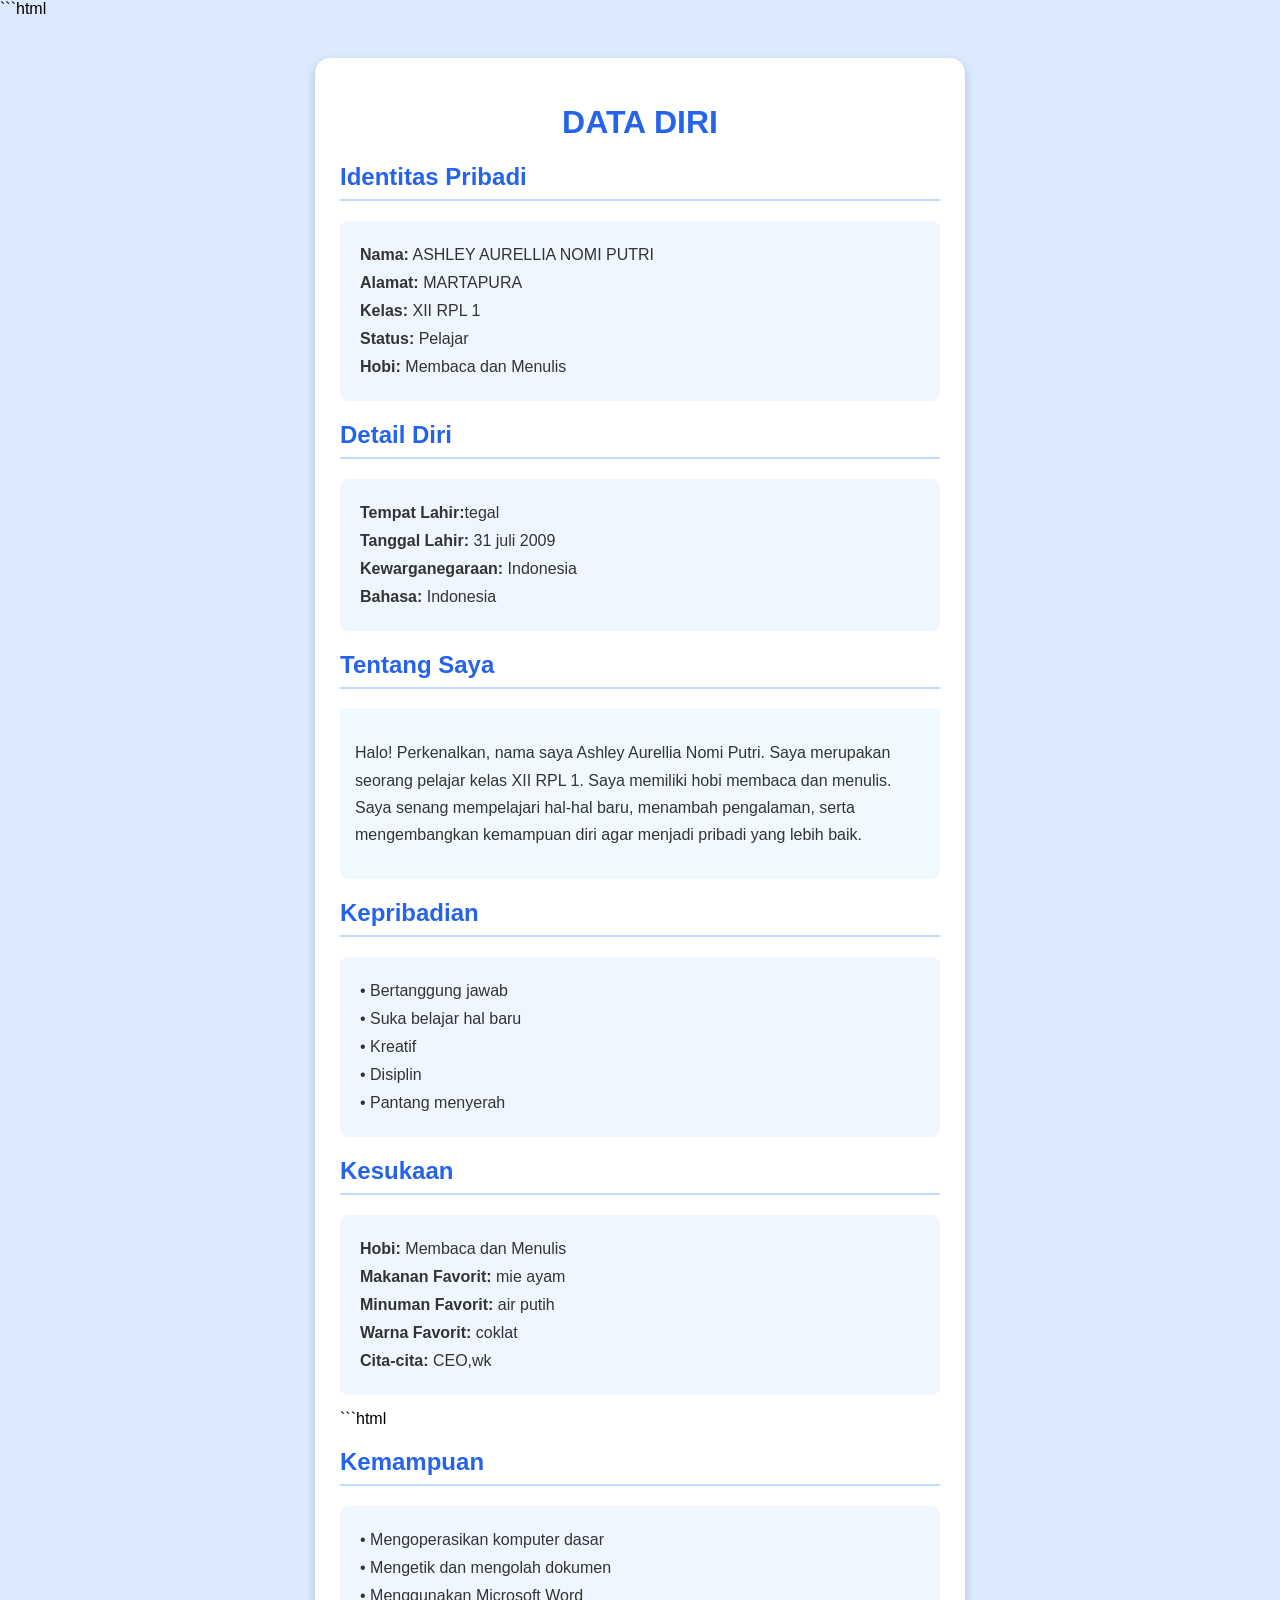
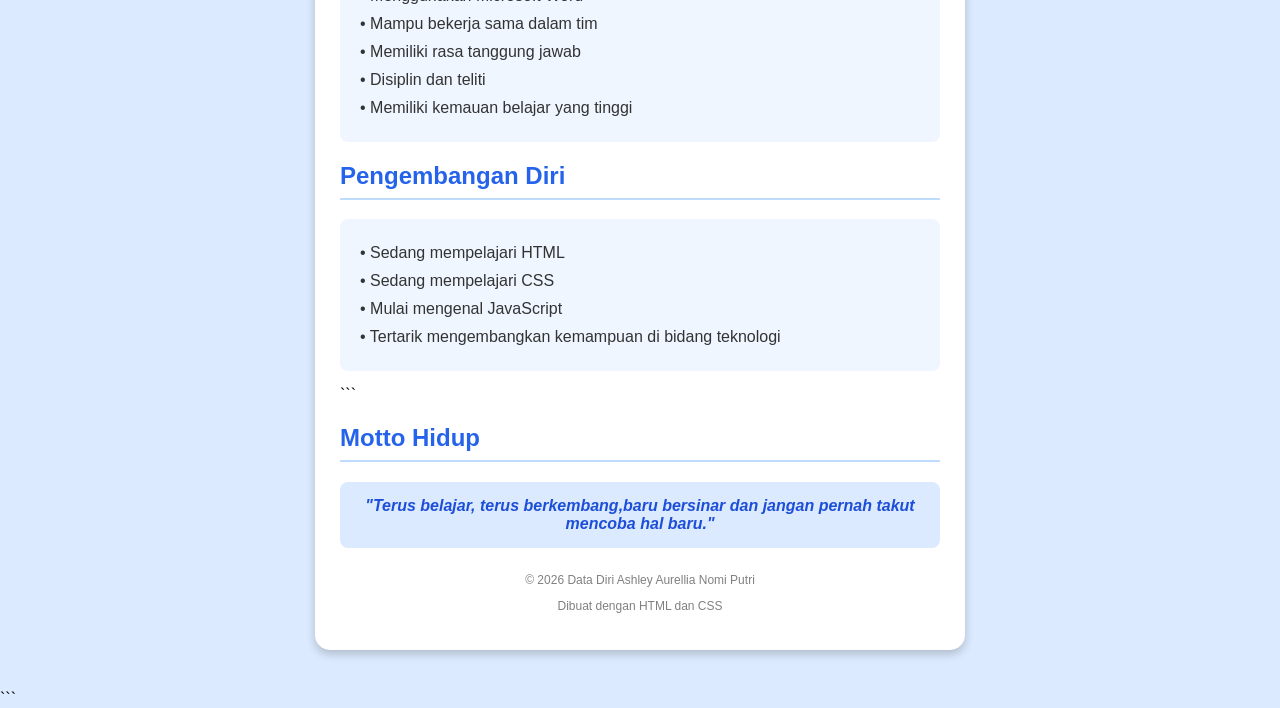
==== index.html @ 7ccaee7d "Rename datadiriashley.index.html to index.html" ====
```html
<!DOCTYPE html>
<html lang="id">
<head>
    <meta charset="UTF-8">
    <meta name="viewport" content="width=device-width, initial-scale=1.0">
    <title>Data Diri Ashley</title>

    <style>
        body {
            font-family: Arial, sans-serif;
            background-color: #dbeafe;
            margin: 0;
            padding: 0;
        }

        .container {
            width: 80%;
            max-width: 600px;
            margin: 40px auto;
            background-color: white;
            padding: 25px;
            border-radius: 15px;
            box-shadow: 0 4px 10px rgba(0,0,0,0.2);
        }

        h1 {
            text-align: center;
            color: #2563eb;
        }

        h2 {
            color: #2563eb;
            border-bottom: 2px solid #bfdbfe;
            padding-bottom: 8px;
        }

        .data {
            background-color: #eff6ff;
            padding: 15px;
            margin: 15px 0;
            border-radius: 8px;
        }

        .data p {
            margin: 10px 5px;
            color: #333;
        }

        .tentang {
            background-color: #f0f9ff;
            padding: 15px;
            border-radius: 8px;
            line-height: 1.7;
            color: #333;
        }

        .motto {
            background-color: #dbeafe;
            padding: 15px;
            border-radius: 8px;
            text-align: center;
            font-style: italic;
            color: #1d4ed8;
            font-weight: bold;
        }

        .footer {
            text-align: center;
            color: gray;
            margin-top: 25px;
            font-size: 12px;
        }

    </style>
</head>

<body>

    <div class="container">

        <h1>DATA DIRI</h1>

        <h2>Identitas Pribadi</h2>
        <div class="data">
            <p><b>Nama:</b> ASHLEY AURELLIA NOMI PUTRI</p>
            <p><b>Alamat:</b> MARTAPURA</p>
            <p><b>Kelas:</b> XII RPL 1</p>
            <p><b>Status:</b> Pelajar</p>
            <p><b>Hobi:</b> Membaca dan Menulis</p>
        </div>

        <h2>Detail Diri</h2>
        <div class="data">
            <p><b>Tempat Lahir:</b>tegal</p>
            <p><b>Tanggal Lahir:</b> 31 juli 2009</p>
            <p><b>Kewarganegaraan:</b> Indonesia</p>
            <p><b>Bahasa:</b> Indonesia</p>
        </div>

       

        <h2>Tentang Saya</h2>
        <div class="tentang">
            <p>
                Halo! Perkenalkan, nama saya Ashley Aurellia Nomi Putri.
                Saya merupakan seorang pelajar kelas XII RPL 1.
                Saya memiliki hobi membaca dan menulis.
                Saya senang mempelajari hal-hal baru, menambah pengalaman,
                serta mengembangkan kemampuan diri agar menjadi pribadi
                yang lebih baik.
            </p>
        </div>

        <h2>Kepribadian</h2>
        <div class="data">
            <p>• Bertanggung jawab</p>
            <p>• Suka belajar hal baru</p>
            <p>• Kreatif</p>
            <p>• Disiplin</p>
            <p>• Pantang menyerah</p>
        </div>

        <h2>Kesukaan</h2>
        <div class="data">
            <p><b>Hobi:</b> Membaca dan Menulis</p>
            <p><b>Makanan Favorit:</b> mie ayam</p>
            <p><b>Minuman Favorit:</b> air putih</p>
            <p><b>Warna Favorit:</b> coklat</p>
            <p><b>Cita-cita:</b> CEO,wk</p>
        </div>

       ```html
<h2>Kemampuan</h2>
<div class="data">
    <p>• Mengoperasikan komputer dasar</p>
    <p>• Mengetik dan mengolah dokumen</p>
    <p>• Menggunakan Microsoft Word</p>
    <p>• Mampu bekerja sama dalam tim</p>
    <p>• Memiliki rasa tanggung jawab</p>
    <p>• Disiplin dan teliti</p>
    <p>• Memiliki kemauan belajar yang tinggi</p>
</div>

<h2>Pengembangan Diri</h2>
<div class="data">
    <p>• Sedang mempelajari HTML</p>
    <p>• Sedang mempelajari CSS</p>
    <p>• Mulai mengenal JavaScript</p>
    <p>• Tertarik mengembangkan kemampuan di bidang teknologi</p>
</div>
```

        <h2>Motto Hidup</h2>
        <div class="motto">
            "Terus belajar, terus berkembang,baru bersinar 
            dan jangan pernah takut mencoba hal baru."
        </div>

        <div class="footer">
            <p>© 2026 Data Diri Ashley Aurellia Nomi Putri</p>
            <p>Dibuat dengan HTML dan CSS</p>
        </div>

    </div>

</body>
</html>
```
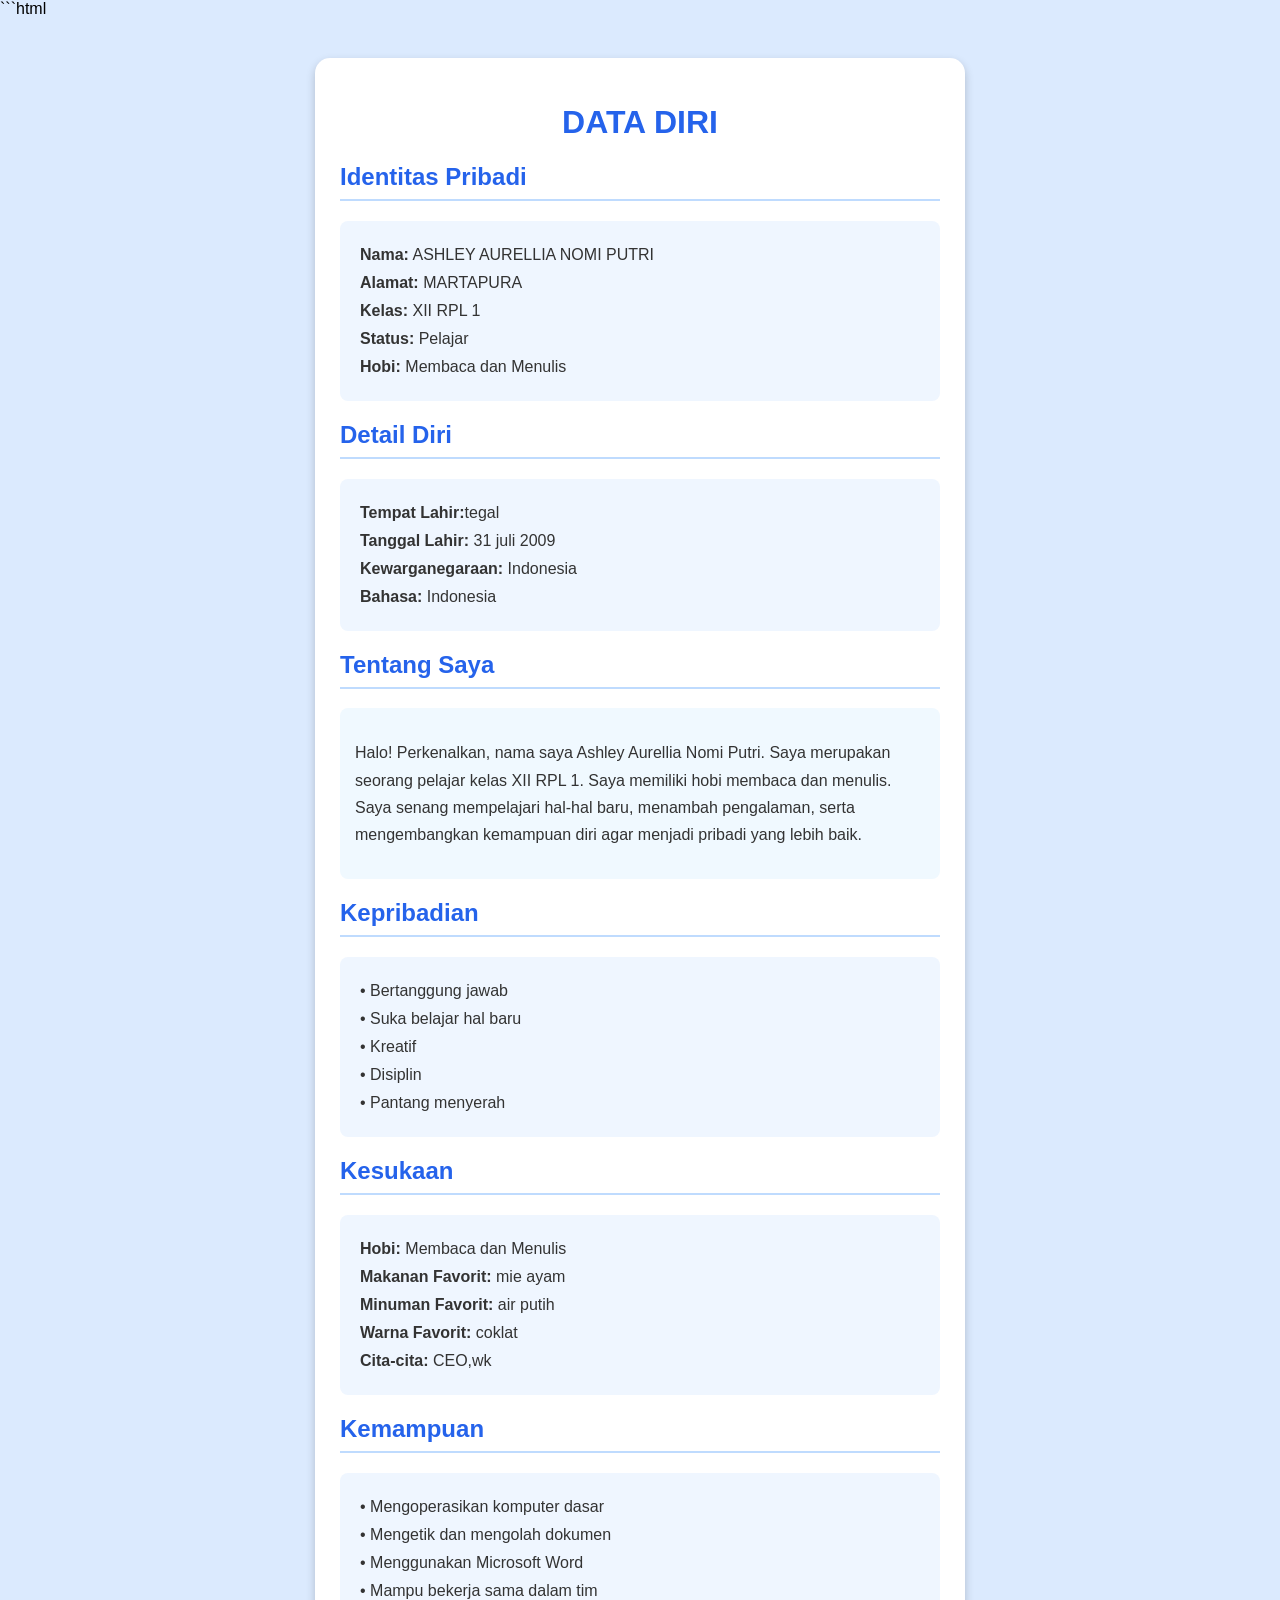
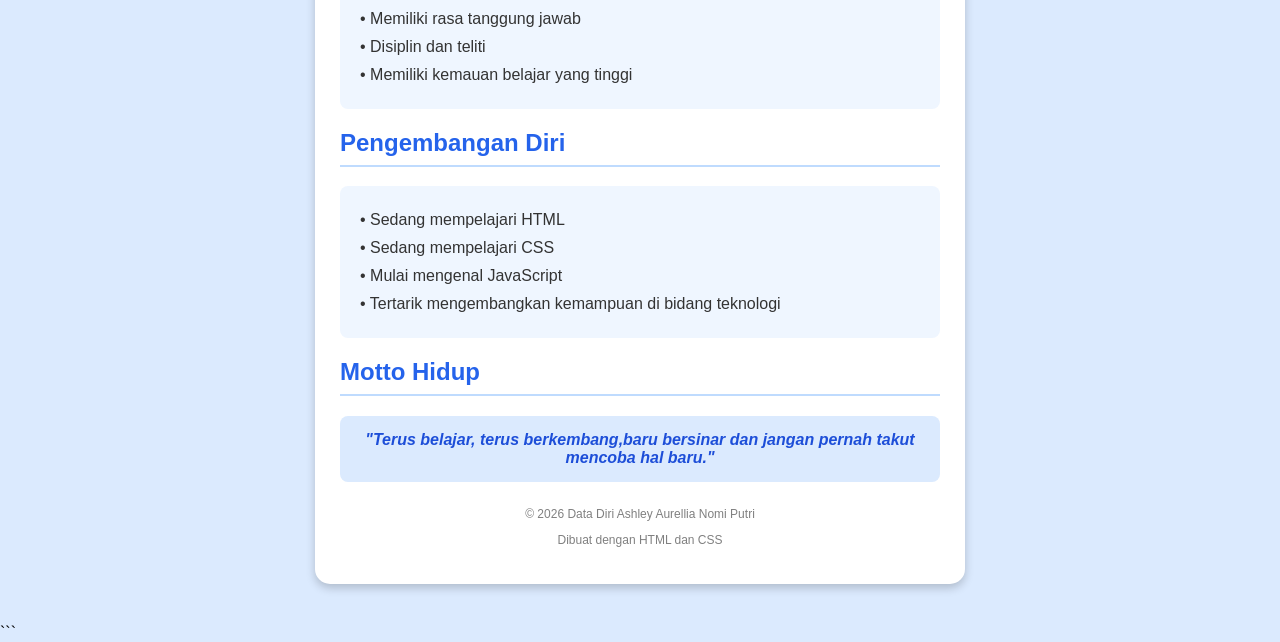
==== commit a0497177: "Refactor index.html structure and content" ====
--- a/index.html
+++ b/index.html
@@ -130,7 +130,7 @@
             <p><b>Cita-cita:</b> CEO,wk</p>
         </div>
 
-       ```html
+       
 <h2>Kemampuan</h2>
 <div class="data">
     <p>• Mengoperasikan komputer dasar</p>
@@ -149,7 +149,7 @@
     <p>• Mulai mengenal JavaScript</p>
     <p>• Tertarik mengembangkan kemampuan di bidang teknologi</p>
 </div>
-```
+
 
         <h2>Motto Hidup</h2>
         <div class="motto">
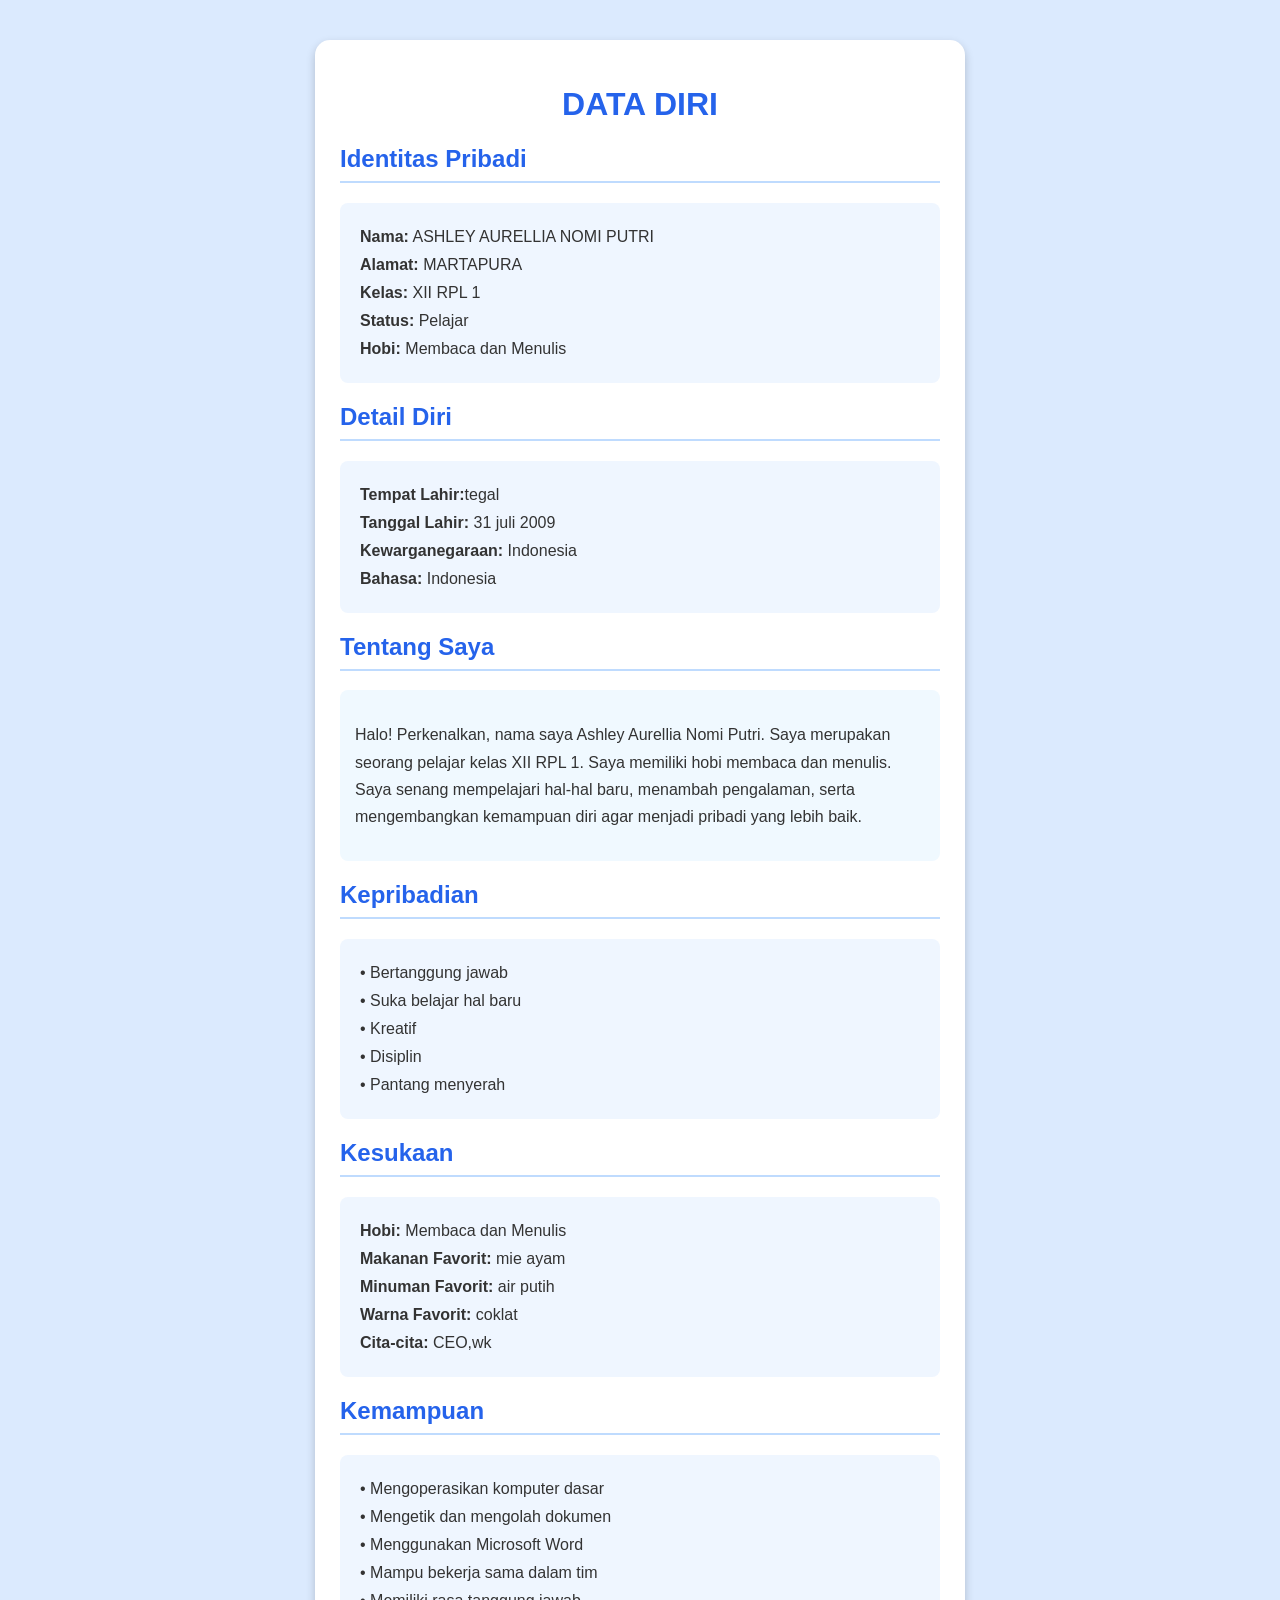
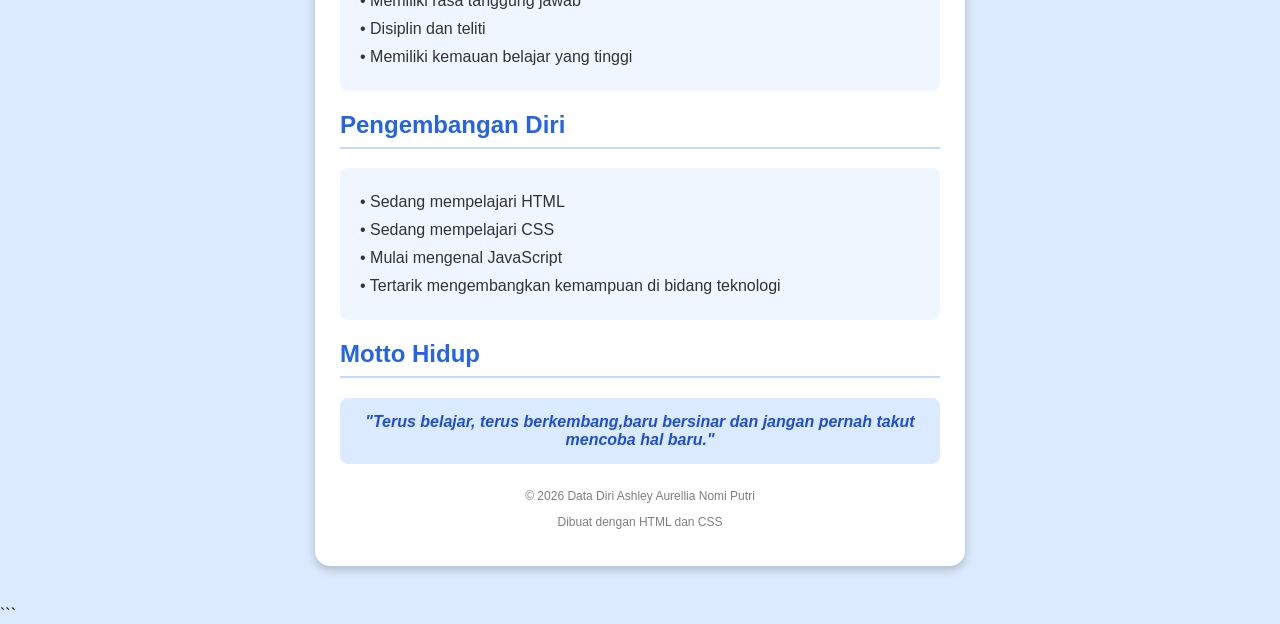
==== commit c0bc02ac: "Update index.html" ====
--- a/index.html
+++ b/index.html
@@ -1,4 +1,4 @@
-```html
+
 <!DOCTYPE html>
 <html lang="id">
 <head>
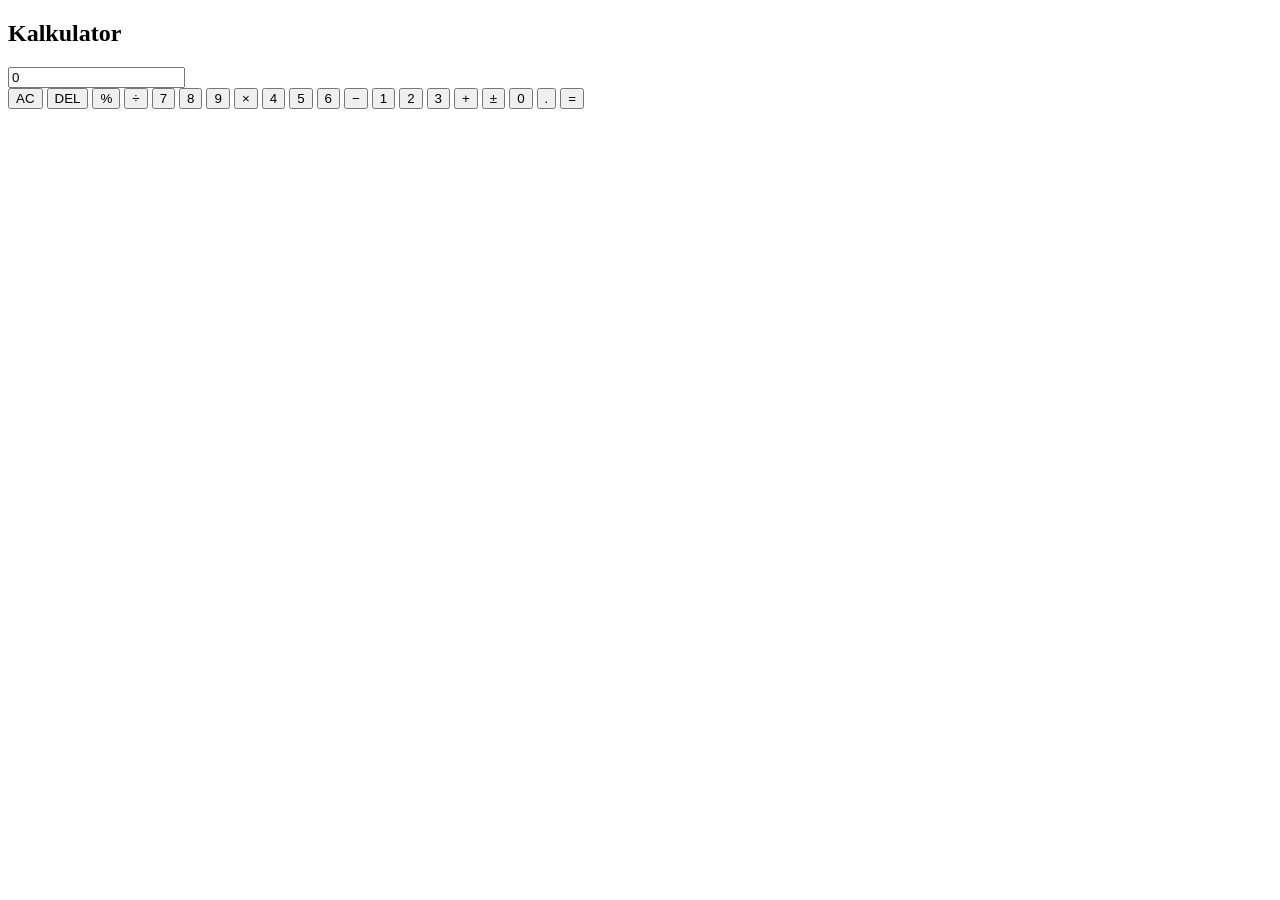
==== commit d94e7cab: "Add files via upload" ====
--- a/index.html
+++ b/index.html
@@ -4,166 +4,44 @@
 <head>
     <meta charset="UTF-8">
     <meta name="viewport" content="width=device-width, initial-scale=1.0">
-    <title>Data Diri Ashley</title>
-
-    <style>
-        body {
-            font-family: Arial, sans-serif;
-            background-color: #dbeafe;
-            margin: 0;
-            padding: 0;
-        }
-
-        .container {
-            width: 80%;
-            max-width: 600px;
-            margin: 40px auto;
-            background-color: white;
-            padding: 25px;
-            border-radius: 15px;
-            box-shadow: 0 4px 10px rgba(0,0,0,0.2);
-        }
-
-        h1 {
-            text-align: center;
-            color: #2563eb;
-        }
-
-        h2 {
-            color: #2563eb;
-            border-bottom: 2px solid #bfdbfe;
-            padding-bottom: 8px;
-        }
-
-        .data {
-            background-color: #eff6ff;
-            padding: 15px;
-            margin: 15px 0;
-            border-radius: 8px;
-        }
-
-        .data p {
-            margin: 10px 5px;
-            color: #333;
-        }
-
-        .tentang {
-            background-color: #f0f9ff;
-            padding: 15px;
-            border-radius: 8px;
-            line-height: 1.7;
-            color: #333;
-        }
-
-        .motto {
-            background-color: #dbeafe;
-            padding: 15px;
-            border-radius: 8px;
-            text-align: center;
-            font-style: italic;
-            color: #1d4ed8;
-            font-weight: bold;
-        }
-
-        .footer {
-            text-align: center;
-            color: gray;
-            margin-top: 25px;
-            font-size: 12px;
-        }
-
-    </style>
+    <title>Kalkulator</title>
+    <link rel="stylesheet" href="style.css">
 </head>
-
 <body>
 
-    <div class="container">
+    <div class="calculator">
+        <h2>Kalkulator</h2>
 
-        <h1>DATA DIRI</h1>
+        <input type="text" id="display" value="0" readonly>
 
-        <h2>Identitas Pribadi</h2>
-        <div class="data">
-            <p><b>Nama:</b> ASHLEY AURELLIA NOMI PUTRI</p>
-            <p><b>Alamat:</b> MARTAPURA</p>
-            <p><b>Kelas:</b> XII RPL 1</p>
-            <p><b>Status:</b> Pelajar</p>
-            <p><b>Hobi:</b> Membaca dan Menulis</p>
+        <div class="buttons">
+            <button class="special" data-action="clear">AC</button>
+            <button class="special" data-action="delete">DEL</button>
+            <button class="special" data-action="percent">%</button>
+            <button class="operator" data-operator="/">÷</button>
+
+            <button data-number="7">7</button>
+            <button data-number="8">8</button>
+            <button data-number="9">9</button>
+            <button class="operator" data-operator="*">×</button>
+
+            <button data-number="4">4</button>
+            <button data-number="5">5</button>
+            <button data-number="6">6</button>
+            <button class="operator" data-operator="-">−</button>
+
+            <button data-number="1">1</button>
+            <button data-number="2">2</button>
+            <button data-number="3">3</button>
+            <button class="operator" data-operator="+">+</button>
+
+            <button data-action="sign">±</button>
+            <button data-number="0">0</button>
+            <button data-action="decimal">.</button>
+            <button class="equal" data-action="calculate">=</button>
         </div>
-
-        <h2>Detail Diri</h2>
-        <div class="data">
-            <p><b>Tempat Lahir:</b>tegal</p>
-            <p><b>Tanggal Lahir:</b> 31 juli 2009</p>
-            <p><b>Kewarganegaraan:</b> Indonesia</p>
-            <p><b>Bahasa:</b> Indonesia</p>
-        </div>
-
-       
-
-        <h2>Tentang Saya</h2>
-        <div class="tentang">
-            <p>
-                Halo! Perkenalkan, nama saya Ashley Aurellia Nomi Putri.
-                Saya merupakan seorang pelajar kelas XII RPL 1.
-                Saya memiliki hobi membaca dan menulis.
-                Saya senang mempelajari hal-hal baru, menambah pengalaman,
-                serta mengembangkan kemampuan diri agar menjadi pribadi
-                yang lebih baik.
-            </p>
-        </div>
-
-        <h2>Kepribadian</h2>
-        <div class="data">
-            <p>• Bertanggung jawab</p>
-            <p>• Suka belajar hal baru</p>
-            <p>• Kreatif</p>
-            <p>• Disiplin</p>
-            <p>• Pantang menyerah</p>
-        </div>
-
-        <h2>Kesukaan</h2>
-        <div class="data">
-            <p><b>Hobi:</b> Membaca dan Menulis</p>
-            <p><b>Makanan Favorit:</b> mie ayam</p>
-            <p><b>Minuman Favorit:</b> air putih</p>
-            <p><b>Warna Favorit:</b> coklat</p>
-            <p><b>Cita-cita:</b> CEO,wk</p>
-        </div>
-
-       
-<h2>Kemampuan</h2>
-<div class="data">
-    <p>• Mengoperasikan komputer dasar</p>
-    <p>• Mengetik dan mengolah dokumen</p>
-    <p>• Menggunakan Microsoft Word</p>
-    <p>• Mampu bekerja sama dalam tim</p>
-    <p>• Memiliki rasa tanggung jawab</p>
-    <p>• Disiplin dan teliti</p>
-    <p>• Memiliki kemauan belajar yang tinggi</p>
-</div>
-
-<h2>Pengembangan Diri</h2>
-<div class="data">
-    <p>• Sedang mempelajari HTML</p>
-    <p>• Sedang mempelajari CSS</p>
-    <p>• Mulai mengenal JavaScript</p>
-    <p>• Tertarik mengembangkan kemampuan di bidang teknologi</p>
-</div>
-
-
-        <h2>Motto Hidup</h2>
-        <div class="motto">
-            "Terus belajar, terus berkembang,baru bersinar 
-            dan jangan pernah takut mencoba hal baru."
-        </div>
-
-        <div class="footer">
-            <p>© 2026 Data Diri Ashley Aurellia Nomi Putri</p>
-            <p>Dibuat dengan HTML dan CSS</p>
-        </div>
-
     </div>
 
+    <script src="script.js"></script>
 </body>
 </html>
-```
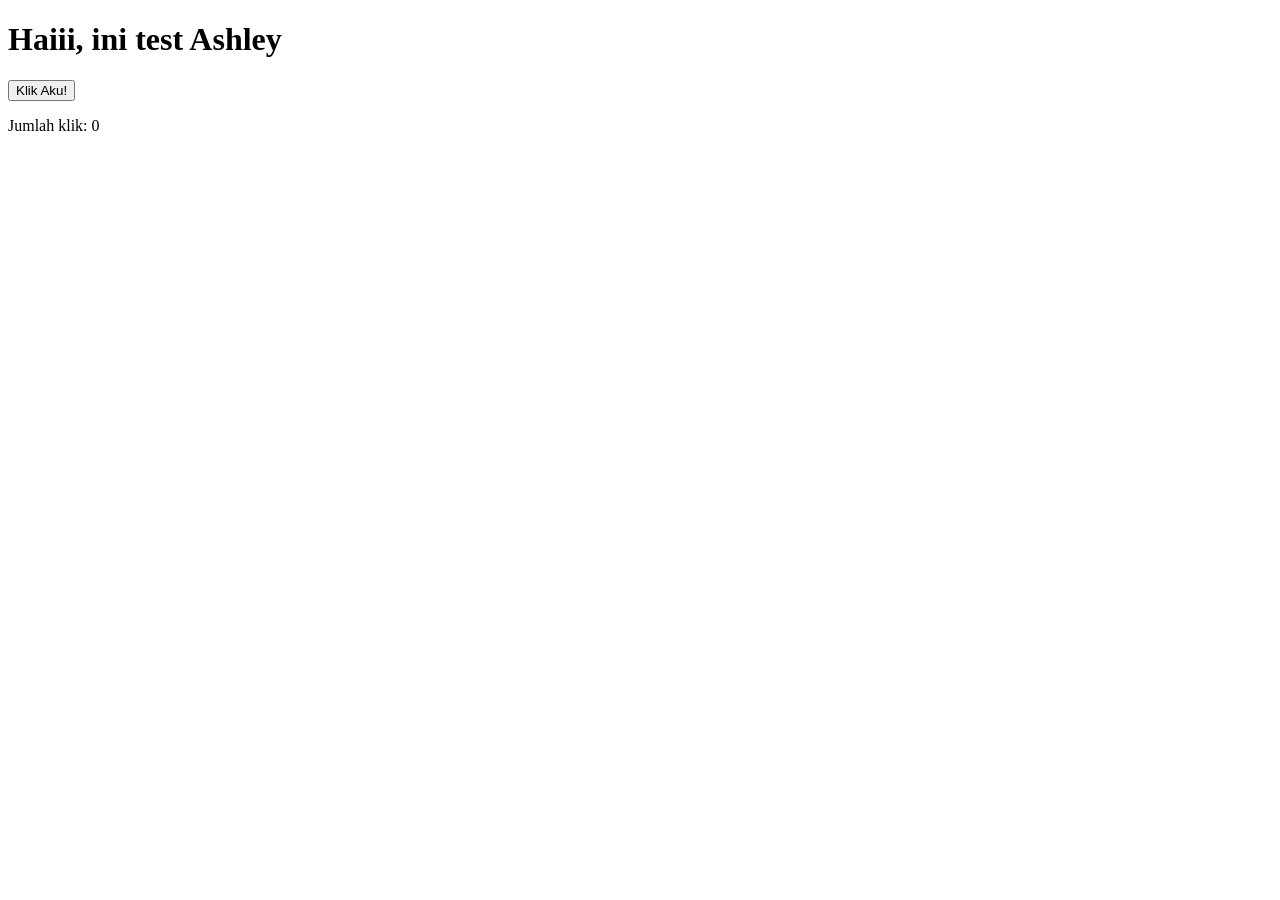
==== commit 325525cd: "Add files via upload" ====
--- a/index.html
+++ b/index.html
@@ -1,47 +1,11 @@
+<!DOCTYPE html>
+<html>
+    <body>
+        <h1 id="judul">Haiii, ini test Ashley</h1>
+<button id="tombol">Klik Aku!</button>
+<p>Jumlah klik: <span id="hitung">0</span></p>
+        <script src="belajar.js"></script>
+    </body>
+</html>
 
-<!DOCTYPE html>
-<html lang="id">
-<head>
-    <meta charset="UTF-8">
-    <meta name="viewport" content="width=device-width, initial-scale=1.0">
-    <title>Kalkulator</title>
-    <link rel="stylesheet" href="style.css">
-</head>
-<body>
 
-    <div class="calculator">
-        <h2>Kalkulator</h2>
-
-        <input type="text" id="display" value="0" readonly>
-
-        <div class="buttons">
-            <button class="special" data-action="clear">AC</button>
-            <button class="special" data-action="delete">DEL</button>
-            <button class="special" data-action="percent">%</button>
-            <button class="operator" data-operator="/">÷</button>
-
-            <button data-number="7">7</button>
-            <button data-number="8">8</button>
-            <button data-number="9">9</button>
-            <button class="operator" data-operator="*">×</button>
-
-            <button data-number="4">4</button>
-            <button data-number="5">5</button>
-            <button data-number="6">6</button>
-            <button class="operator" data-operator="-">−</button>
-
-            <button data-number="1">1</button>
-            <button data-number="2">2</button>
-            <button data-number="3">3</button>
-            <button class="operator" data-operator="+">+</button>
-
-            <button data-action="sign">±</button>
-            <button data-number="0">0</button>
-            <button data-action="decimal">.</button>
-            <button class="equal" data-action="calculate">=</button>
-        </div>
-    </div>
-
-    <script src="script.js"></script>
-</body>
-</html>
